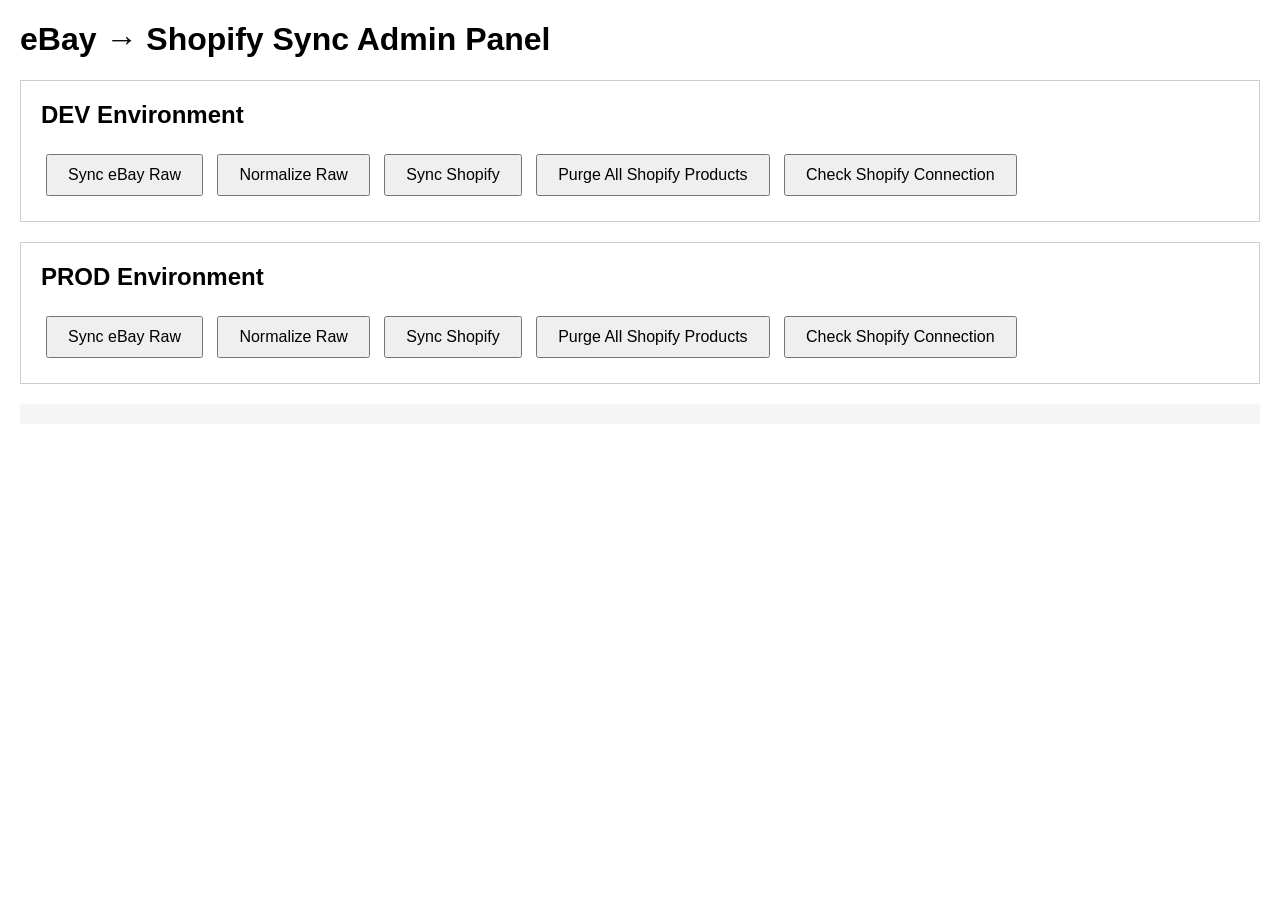
==== static/index.html @ 8f37a01f "Full Canvas GCP Deployment" ====
<!DOCTYPE html>
<html lang="en">
<head>
    <meta charset="UTF-8">
    <meta name="viewport" content="width=device-width, initial-scale=1.0">
    <title>eBay → Shopify Sync Admin</title>
    <style>
        body { font-family: Arial, sans-serif; margin: 20px; }
        .section { border: 1px solid #ccc; padding: 20px; margin: 20px 0; }
        .section h2 { margin-top: 0; }
        button { padding: 10px 20px; margin: 5px; font-size: 16px; }
        #output { margin-top: 20px; white-space: pre-wrap; background: #f5f5f5; padding: 10px; }
    </style>
</head>
<body>
    <h1>eBay → Shopify Sync Admin Panel</h1>

    <div class="section">
        <h2>DEV Environment</h2>
        <button onclick="callAPI('/sync/dev/sync-ebay-raw')">Sync eBay Raw</button>
        <button onclick="callAPI('/sync/dev/normalize-raw')">Normalize Raw</button>
        <button onclick="callAPI('/sync/dev/sync-shopify')">Sync Shopify</button>
        <button onclick="callAPI('/sync/dev/purge-shopify')">Purge All Shopify Products</button>
        <button onclick="callAPI('/sync/dev/shopify-health')">Check Shopify Connection</button>
    </div>

    <div class="section">
        <h2>PROD Environment</h2>
        <button onclick="callAPI('/sync/prod/sync-ebay-raw')">Sync eBay Raw</button>
        <button onclick="callAPI('/sync/prod/normalize-raw')">Normalize Raw</button>
        <button onclick="callAPI('/sync/prod/sync-shopify')">Sync Shopify</button>
        <button onclick="callAPI('/sync/prod/purge-shopify')">Purge All Shopify Products</button>
        <button onclick="callAPI('/sync/prod/shopify-health')">Check Shopify Connection</button>
    </div>

    <div id="output"></div>

    <script>
        async function callAPI(endpoint) {
            const output = document.getElementById('output');
            output.textContent = 'Processing...';
            try {
                const response = await fetch(endpoint, { method: 'POST' });
                const data = await response.json();
                output.textContent = JSON.stringify(data, null, 2);
            } catch (error) {
                output.textContent = 'Error: ' + error.message;
            }
        }

        // All sync actions now operate on the full dataset; no per-request limit.
    </script>
</body>
</html>
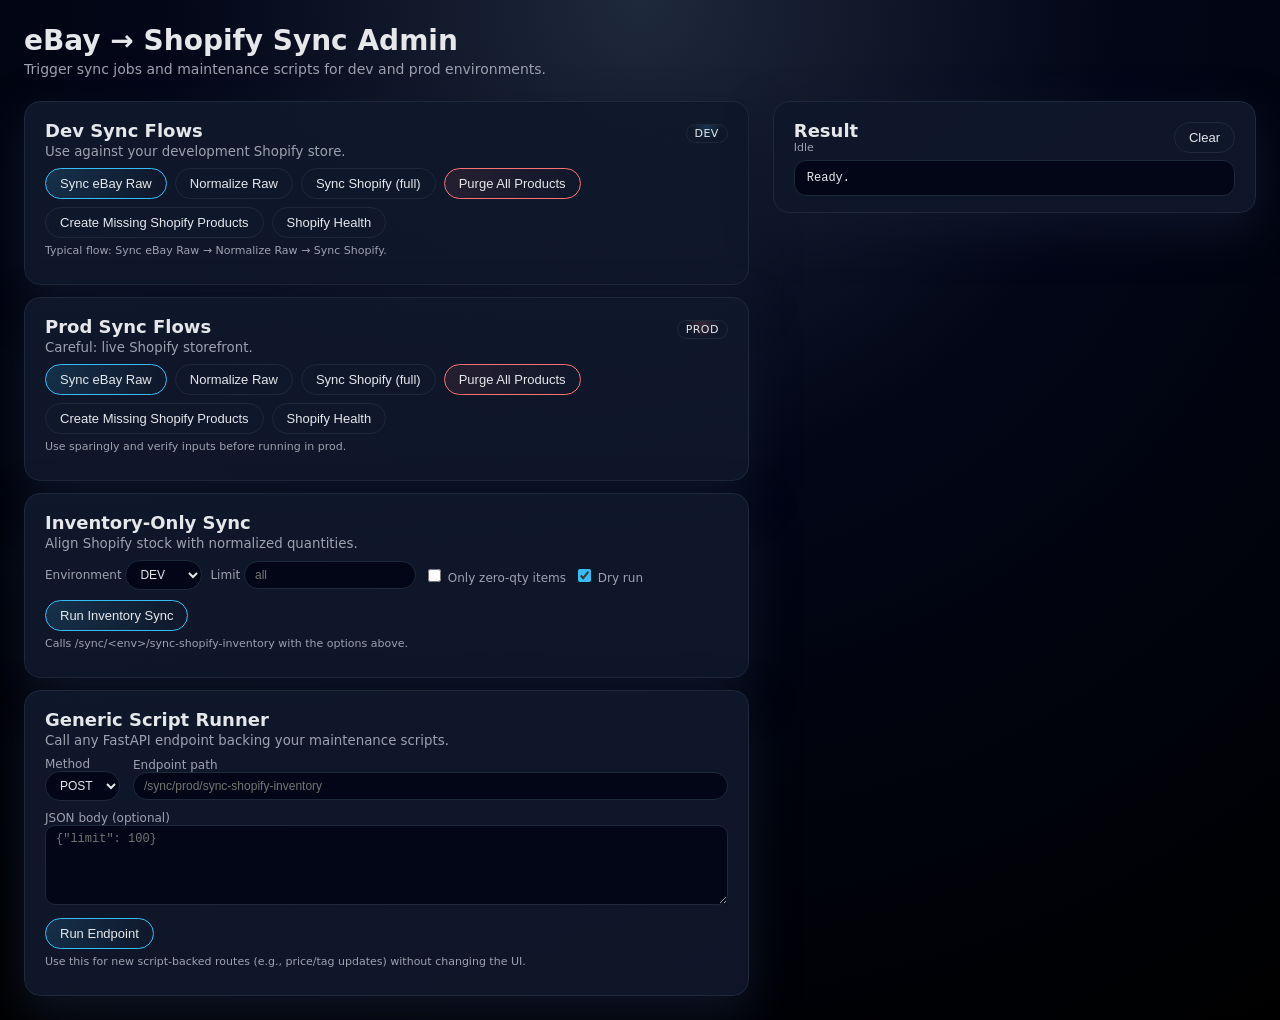
==== commit 0827234b: "Algorithm refinement" ====
--- a/static/index.html
+++ b/static/index.html
@@ -5,50 +5,458 @@
     <meta name="viewport" content="width=device-width, initial-scale=1.0">
     <title>eBay → Shopify Sync Admin</title>
     <style>
-        body { font-family: Arial, sans-serif; margin: 20px; }
-        .section { border: 1px solid #ccc; padding: 20px; margin: 20px 0; }
-        .section h2 { margin-top: 0; }
-        button { padding: 10px 20px; margin: 5px; font-size: 16px; }
-        #output { margin-top: 20px; white-space: pre-wrap; background: #f5f5f5; padding: 10px; }
+        :root {
+            --bg: #0f172a;
+            --bg-alt: #020617;
+            --card-bg: #020617;
+            --border: #1e293b;
+            --accent: #38bdf8;
+            --accent-soft: rgba(56, 189, 248, 0.1);
+            --text: #e5e7eb;
+            --muted: #9ca3af;
+            --danger: #f97373;
+            --danger-soft: rgba(248, 113, 113, 0.1);
+            --success: #4ade80;
+        }
+
+        * { box-sizing: border-box; }
+        body {
+            font-family: system-ui, -apple-system, BlinkMacSystemFont, "Segoe UI", sans-serif;
+            margin: 0;
+            padding: 24px;
+            background: radial-gradient(circle at top, #1e293b 0, #020617 40%, #000 100%);
+            color: var(--text);
+        }
+
+        h1 { margin: 0 0 4px; font-size: 28px; }
+        .subheading { margin: 0 0 24px; color: var(--muted); font-size: 14px; }
+
+        .layout {
+            display: grid;
+            grid-template-columns: minmax(0, 3fr) minmax(0, 2fr);
+            gap: 24px;
+            align-items: flex-start;
+        }
+
+        .section {
+            background: linear-gradient(145deg, rgba(15,23,42,0.98), rgba(15,23,42,0.92));
+            border: 1px solid var(--border);
+            border-radius: 16px;
+            padding: 18px 20px 16px;
+            box-shadow: 0 18px 45px rgba(15,23,42,0.9);
+        }
+
+        .section + .section { margin-top: 12px; }
+
+        .section-header {
+            display: flex;
+            align-items: baseline;
+            justify-content: space-between;
+            margin-bottom: 8px;
+        }
+
+        .section h2 { margin: 0; font-size: 18px; }
+        .section small { color: var(--muted); }
+
+        .env-badge {
+            padding: 2px 8px;
+            border-radius: 999px;
+            font-size: 11px;
+            letter-spacing: 0.04em;
+            text-transform: uppercase;
+            border: 1px solid var(--border);
+            background: radial-gradient(circle at top, rgba(56,189,248,0.18), transparent 60%);
+        }
+
+        .env-badge.prod {
+            background: radial-gradient(circle at top, rgba(248,113,113,0.18), transparent 60%);
+        }
+
+        .button-row {
+            display: flex;
+            flex-wrap: wrap;
+            gap: 8px;
+            margin-top: 8px;
+        }
+
+        button {
+            padding: 7px 14px;
+            border-radius: 999px;
+            border: 1px solid var(--border);
+            background: radial-gradient(circle at top left, rgba(15,23,42,1), rgba(15,23,42,0.96));
+            color: var(--text);
+            font-size: 13px;
+            cursor: pointer;
+            display: inline-flex;
+            align-items: center;
+            gap: 6px;
+            transition: border-color 0.15s ease, background 0.15s ease, transform 0.08s ease;
+        }
+
+        button span.label { white-space: nowrap; }
+
+        button.primary {
+            border-color: var(--accent);
+            background: radial-gradient(circle at top left, rgba(56,189,248,0.16), rgba(15,23,42,0.96));
+        }
+
+        button.danger {
+            border-color: var(--danger);
+            background: radial-gradient(circle at top left, var(--danger-soft), rgba(15,23,42,0.96));
+        }
+
+        button:disabled {
+            opacity: 0.5;
+            cursor: default;
+        }
+
+        button:not(:disabled):hover {
+            border-color: var(--accent);
+            transform: translateY(-1px);
+        }
+
+        button.danger:not(:disabled):hover {
+            border-color: var(--danger);
+        }
+
+        .hint { color: var(--muted); font-size: 11px; margin-top: 6px; }
+
+        .field-row {
+            display: flex;
+            flex-wrap: wrap;
+            gap: 8px;
+            margin-top: 8px;
+            align-items: center;
+        }
+
+        label { font-size: 12px; color: var(--muted); }
+
+        input[type="number"], input[type="text"], textarea, select {
+            background: #020617;
+            color: var(--text);
+            border-radius: 999px;
+            border: 1px solid var(--border);
+            padding: 6px 10px;
+            font-size: 12px;
+            min-width: 60px;
+        }
+
+        textarea {
+            border-radius: 10px;
+            width: 100%;
+            min-height: 80px;
+            font-family: monospace;
+            resize: vertical;
+        }
+
+        input[type="checkbox"] {
+            accent-color: var(--accent);
+        }
+
+        #output-card {
+            position: sticky;
+            top: 16px;
+        }
+
+        #output-header {
+            display: flex;
+            justify-content: space-between;
+            align-items: center;
+            margin-bottom: 6px;
+        }
+
+        #output-meta {
+            font-size: 11px;
+            color: var(--muted);
+        }
+
+        #output {
+            font-family: ui-monospace, SFMono-Regular, Menlo, Monaco, Consolas, "Liberation Mono", "Courier New", monospace;
+            font-size: 12px;
+            white-space: pre-wrap;
+            background: #020617;
+            padding: 10px 12px;
+            border-radius: 12px;
+            border: 1px solid var(--border);
+            max-height: 480px;
+            overflow: auto;
+        }
+
+        .status-pill {
+            padding: 2px 8px;
+            border-radius: 999px;
+            font-size: 11px;
+            border: 1px solid var(--border);
+        }
+
+        .status-pill.ok { border-color: var(--success); color: var(--success); }
+        .status-pill.error { border-color: var(--danger); color: var(--danger); }
+
+        @media (max-width: 900px) {
+            .layout { grid-template-columns: minmax(0, 1fr); }
+            #output-card { position: static; }
+        }
     </style>
 </head>
 <body>
-    <h1>eBay → Shopify Sync Admin Panel</h1>
-
-    <div class="section">
-        <h2>DEV Environment</h2>
-        <button onclick="callAPI('/sync/dev/sync-ebay-raw')">Sync eBay Raw</button>
-        <button onclick="callAPI('/sync/dev/normalize-raw')">Normalize Raw</button>
-        <button onclick="callAPI('/sync/dev/sync-shopify')">Sync Shopify</button>
-        <button onclick="callAPI('/sync/dev/purge-shopify')">Purge All Shopify Products</button>
-        <button onclick="callAPI('/sync/dev/shopify-health')">Check Shopify Connection</button>
+    <h1>eBay → Shopify Sync Admin</h1>
+    <p class="subheading">Trigger sync jobs and maintenance scripts for dev and prod environments.</p>
+
+    <div class="layout">
+        <div>
+            <div class="section">
+                <div class="section-header">
+                    <div>
+                        <h2>Dev Sync Flows</h2>
+                        <small>Use against your development Shopify store.</small>
+                    </div>
+                    <span class="env-badge">DEV</span>
+                </div>
+                <div class="button-row">
+                    <button class="primary" onclick="callApi('/sync/dev/sync-ebay-raw')">
+                        <span class="label">Sync eBay Raw</span>
+                    </button>
+                    <button onclick="callApi('/sync/dev/normalize-raw')">
+                        <span class="label">Normalize Raw</span>
+                    </button>
+                    <button onclick="callApi('/sync/dev/sync-shopify')">
+                        <span class="label">Sync Shopify (full)</span>
+                    </button>
+                    <button class="danger" onclick="confirmAndCall('/sync/dev/purge-shopify', 'Purge ALL Shopify products in DEV?')">
+                        <span class="label">Purge All Products</span>
+                    </button>
+                    <button onclick="callApi('/sync/dev/sync-shopify-new')">
+                        <span class="label">Create Missing Shopify Products</span>
+                    </button>
+                    <button onclick="callApi('/sync/dev/shopify-health')">
+                        <span class="label">Shopify Health</span>
+                    </button>
+                </div>
+                <p class="hint">Typical flow: Sync eBay Raw → Normalize Raw → Sync Shopify.</p>
+            </div>
+
+            <div class="section">
+                <div class="section-header">
+                    <div>
+                        <h2>Prod Sync Flows</h2>
+                        <small>Careful: live Shopify storefront.</small>
+                    </div>
+                    <span class="env-badge prod">PROD</span>
+                </div>
+                <div class="button-row">
+                    <button class="primary" onclick="callApi('/sync/prod/sync-ebay-raw')">
+                        <span class="label">Sync eBay Raw</span>
+                    </button>
+                    <button onclick="callApi('/sync/prod/normalize-raw')">
+                        <span class="label">Normalize Raw</span>
+                    </button>
+                    <button onclick="callApi('/sync/prod/sync-shopify')">
+                        <span class="label">Sync Shopify (full)</span>
+                    </button>
+                    <button class="danger" onclick="confirmAndCall('/sync/prod/purge-shopify', 'Purge ALL Shopify products in PROD?')">
+                        <span class="label">Purge All Products</span>
+                    </button>
+                    <button onclick="callApi('/sync/prod/sync-shopify-new')">
+                        <span class="label">Create Missing Shopify Products</span>
+                    </button>
+                    <button onclick="callApi('/sync/prod/shopify-health')">
+                        <span class="label">Shopify Health</span>
+                    </button>
+                </div>
+                <p class="hint">Use sparingly and verify inputs before running in prod.</p>
+            </div>
+
+            <div class="section">
+                <div class="section-header">
+                    <div>
+                        <h2>Inventory-Only Sync</h2>
+                        <small>Align Shopify stock with normalized quantities.</small>
+                    </div>
+                </div>
+
+                <div class="field-row">
+                    <label>
+                        Environment
+                        <select id="inv-env">
+                            <option value="dev">DEV</option>
+                            <option value="prod">PROD</option>
+                        </select>
+                    </label>
+                    <label>
+                        Limit
+                        <input id="inv-limit" type="number" min="1" placeholder="all" />
+                    </label>
+                    <label>
+                        <input id="inv-only-zero" type="checkbox" /> Only zero-qty items
+                    </label>
+                    <label>
+                        <input id="inv-dry-run" type="checkbox" checked /> Dry run
+                    </label>
+                </div>
+                <div class="button-row" style="margin-top: 10px;">
+                    <button class="primary" onclick="runInventorySync()">
+                        <span class="label">Run Inventory Sync</span>
+                    </button>
+                </div>
+                <p class="hint">Calls /sync/&lt;env&gt;/sync-shopify-inventory with the options above.</p>
+            </div>
+
+            <div class="section">
+                <div class="section-header">
+                    <div>
+                        <h2>Generic Script Runner</h2>
+                        <small>Call any FastAPI endpoint backing your maintenance scripts.</small>
+                    </div>
+                </div>
+                <div class="field-row">
+                    <label style="flex: 0 0 80px;">
+                        Method
+                        <select id="gen-method">
+                            <option value="POST">POST</option>
+                            <option value="GET">GET</option>
+                        </select>
+                    </label>
+                    <label style="flex: 1 1 auto;">
+                        Endpoint path
+                        <input id="gen-endpoint" type="text" placeholder="/sync/prod/sync-shopify-inventory" style="width: 100%;" />
+                    </label>
+                </div>
+                <label style="display:block; margin-top: 10px;">
+                    JSON body (optional)
+                    <textarea id="gen-body" placeholder='{"limit": 100}'></textarea>
+                </label>
+                <div class="button-row" style="margin-top: 10px;">
+                    <button class="primary" onclick="runGeneric()">
+                        <span class="label">Run Endpoint</span>
+                    </button>
+                </div>
+                <p class="hint">Use this for new script-backed routes (e.g., price/tag updates) without changing the UI.</p>
+            </div>
+        </div>
+
+        <div id="output-card" class="section">
+            <div id="output-header">
+                <div>
+                    <h2>Result</h2>
+                    <div id="output-meta">Idle</div>
+                </div>
+                <button onclick="clearOutput()">
+                    <span class="label">Clear</span>
+                </button>
+            </div>
+            <div id="output">Ready.</div>
+        </div>
     </div>
 
-    <div class="section">
-        <h2>PROD Environment</h2>
-        <button onclick="callAPI('/sync/prod/sync-ebay-raw')">Sync eBay Raw</button>
-        <button onclick="callAPI('/sync/prod/normalize-raw')">Normalize Raw</button>
-        <button onclick="callAPI('/sync/prod/sync-shopify')">Sync Shopify</button>
-        <button onclick="callAPI('/sync/prod/purge-shopify')">Purge All Shopify Products</button>
-        <button onclick="callAPI('/sync/prod/shopify-health')">Check Shopify Connection</button>
-    </div>
-
-    <div id="output"></div>
-
     <script>
-        async function callAPI(endpoint) {
-            const output = document.getElementById('output');
-            output.textContent = 'Processing...';
+        let currentAbort = null;
+
+        function setStatus(text, ok = null) {
+            const meta = document.getElementById('output-meta');
+            if (ok === true) {
+                meta.innerHTML = `<span class="status-pill ok">OK</span> ${text}`;
+            } else if (ok === false) {
+                meta.innerHTML = `<span class="status-pill error">Error</span> ${text}`;
+            } else {
+                meta.textContent = text;
+            }
+        }
+
+        function clearOutput() {
+            const out = document.getElementById('output');
+            out.textContent = 'Ready.';
+            setStatus('Idle');
+        }
+
+        async function callApi(endpoint, options = {}) {
+            const out = document.getElementById('output');
+            if (currentAbort) {
+                currentAbort.abort();
+            }
+            const controller = new AbortController();
+            currentAbort = controller;
+
+            const { method = 'POST', body = null } = options;
+            setStatus(`${method} ${endpoint} …`);
+            out.textContent = 'Processing…';
+
             try {
-                const response = await fetch(endpoint, { method: 'POST' });
-                const data = await response.json();
-                output.textContent = JSON.stringify(data, null, 2);
+                const fetchOptions = {
+                    method,
+                    signal: controller.signal,
+                    headers: {},
+                };
+                if (body != null) {
+                    fetchOptions.headers['Content-Type'] = 'application/json';
+                    fetchOptions.body = JSON.stringify(body);
+                }
+                const response = await fetch(endpoint, fetchOptions);
+                const text = await response.text();
+                let data;
+                try {
+                    data = JSON.parse(text);
+                } catch {
+                    data = text;
+                }
+                out.textContent = typeof data === 'string' ? data : JSON.stringify(data, null, 2);
+                setStatus(`${method} ${endpoint} → ${response.status}`, response.ok);
             } catch (error) {
-                output.textContent = 'Error: ' + error.message;
-            }
-        }
-
-        // All sync actions now operate on the full dataset; no per-request limit.
+                if (error.name === 'AbortError') {
+                    setStatus('Request aborted', false);
+                    out.textContent = 'Request aborted.';
+                } else {
+                    setStatus('Request failed', false);
+                    out.textContent = 'Error: ' + error.message;
+                }
+            } finally {
+                currentAbort = null;
+            }
+        }
+
+        function confirmAndCall(endpoint, message) {
+            if (confirm(message)) {
+                callApi(endpoint);
+            }
+        }
+
+        function runInventorySync() {
+            const env = document.getElementById('inv-env').value;
+            const limitVal = document.getElementById('inv-limit').value;
+            const onlyZero = document.getElementById('inv-only-zero').checked;
+            const dryRun = document.getElementById('inv-dry-run').checked;
+
+            const params = new URLSearchParams();
+            if (limitVal) params.set('limit', limitVal);
+            if (onlyZero) params.set('only_zero', 'true');
+            if (dryRun) params.set('dry_run', 'true');
+
+            const qs = params.toString();
+            const endpoint = `/sync/${env}/sync-shopify-inventory` + (qs ? `?${qs}` : '');
+            callApi(endpoint);
+        }
+
+        function runGeneric() {
+            const method = document.getElementById('gen-method').value || 'POST';
+            const endpoint = document.getElementById('gen-endpoint').value.trim();
+            const bodyRaw = document.getElementById('gen-body').value.trim();
+
+            if (!endpoint) {
+                alert('Please enter an endpoint path.');
+                return;
+            }
+
+            let body = null;
+            if (bodyRaw) {
+                try {
+                    body = JSON.parse(bodyRaw);
+                } catch (e) {
+                    alert('Invalid JSON body: ' + e.message);
+                    return;
+                }
+            }
+
+            callApi(endpoint, { method, body });
+        }
     </script>
 </body>
 </html>
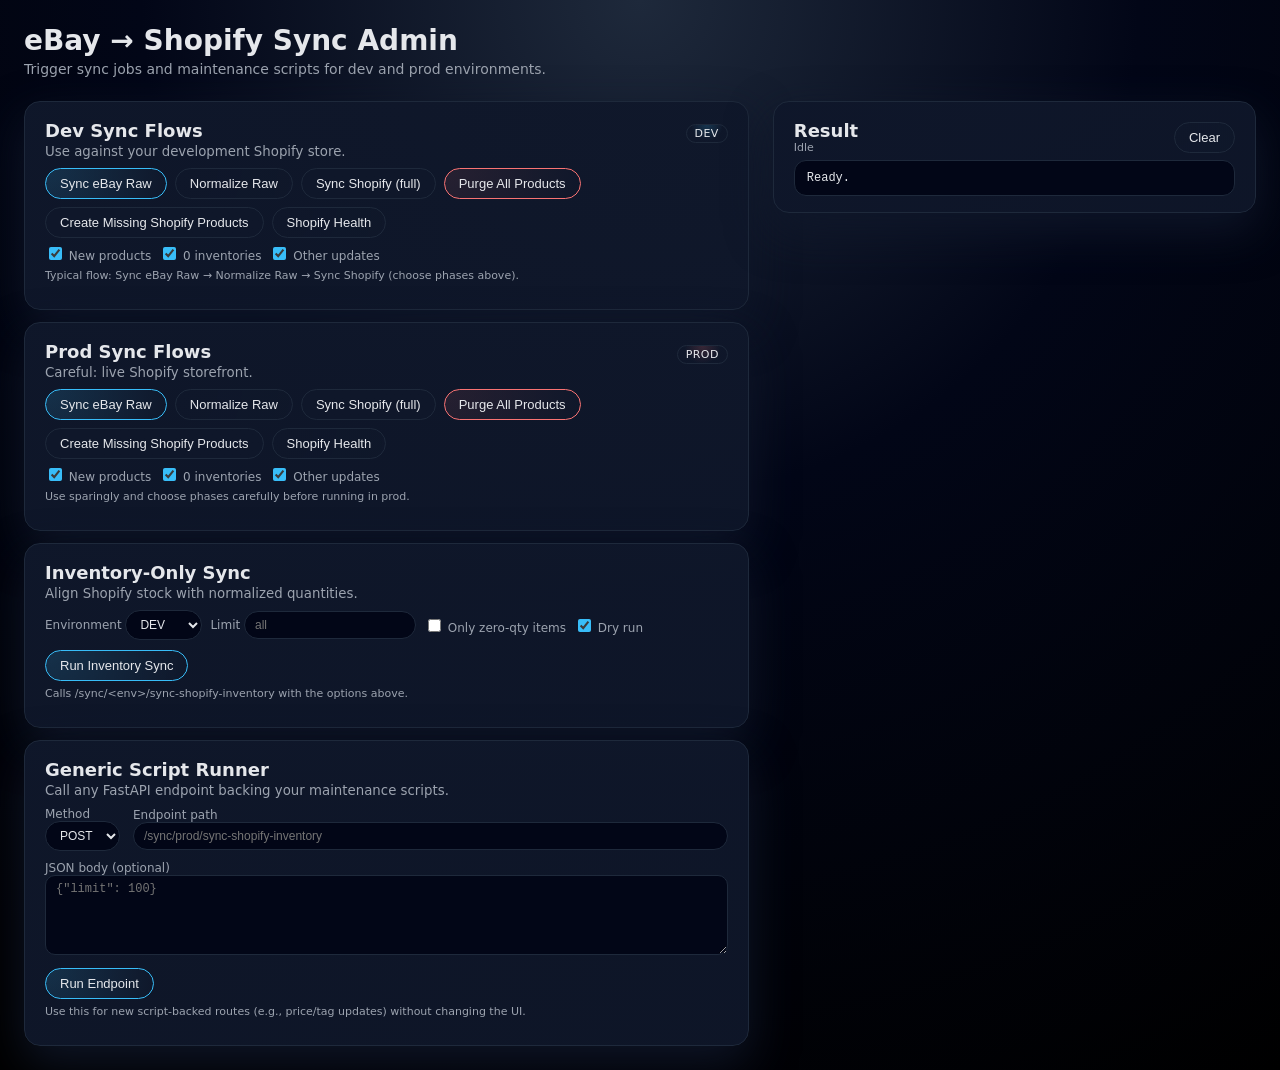
==== commit 53448b7b: "Ebay relogin token expiration logoc" ====
--- a/static/index.html
+++ b/static/index.html
@@ -219,7 +219,7 @@
                     <button onclick="callApi('/sync/dev/normalize-raw')">
                         <span class="label">Normalize Raw</span>
                     </button>
-                    <button onclick="callApi('/sync/dev/sync-shopify')">
+                    <button onclick="runFullShopify('dev')">
                         <span class="label">Sync Shopify (full)</span>
                     </button>
                     <button class="danger" onclick="confirmAndCall('/sync/dev/purge-shopify', 'Purge ALL Shopify products in DEV?')">
@@ -232,7 +232,12 @@
                         <span class="label">Shopify Health</span>
                     </button>
                 </div>
-                <p class="hint">Typical flow: Sync eBay Raw → Normalize Raw → Sync Shopify.</p>
+                <div class="field-row" style="margin-top: 6px; font-size: 11px; color: var(--muted);">
+                    <label><input id="dev-full-new" type="checkbox" checked /> New products</label>
+                    <label><input id="dev-full-zero" type="checkbox" checked /> 0 inventories</label>
+                    <label><input id="dev-full-other" type="checkbox" checked /> Other updates</label>
+                </div>
+                <p class="hint">Typical flow: Sync eBay Raw → Normalize Raw → Sync Shopify (choose phases above).</p>
             </div>
 
             <div class="section">
@@ -250,7 +255,7 @@
                     <button onclick="callApi('/sync/prod/normalize-raw')">
                         <span class="label">Normalize Raw</span>
                     </button>
-                    <button onclick="callApi('/sync/prod/sync-shopify')">
+                    <button onclick="runFullShopify('prod')">
                         <span class="label">Sync Shopify (full)</span>
                     </button>
                     <button class="danger" onclick="confirmAndCall('/sync/prod/purge-shopify', 'Purge ALL Shopify products in PROD?')">
@@ -263,7 +268,12 @@
                         <span class="label">Shopify Health</span>
                     </button>
                 </div>
-                <p class="hint">Use sparingly and verify inputs before running in prod.</p>
+                <div class="field-row" style="margin-top: 6px; font-size: 11px; color: var(--muted);">
+                    <label><input id="prod-full-new" type="checkbox" checked /> New products</label>
+                    <label><input id="prod-full-zero" type="checkbox" checked /> 0 inventories</label>
+                    <label><input id="prod-full-other" type="checkbox" checked /> Other updates</label>
+                </div>
+                <p class="hint">Use sparingly and choose phases carefully before running in prod.</p>
             </div>
 
             <div class="section">
@@ -398,7 +408,23 @@
                 } catch {
                     data = text;
                 }
-                out.textContent = typeof data === 'string' ? data : JSON.stringify(data, null, 2);
+
+                // Prefer a nicer summary for typical sync responses
+                if (data && typeof data === 'object' && 'message' in data) {
+                    const lines = [];
+                    lines.push(String(data.message));
+                    if (typeof data.elapsed_seconds === 'number') {
+                        lines.push(`Elapsed: ${data.elapsed_seconds.toFixed(2)}s`);
+                    }
+                    if ('result' in data) {
+                        lines.push('Result:');
+                        lines.push(JSON.stringify(data.result, null, 2));
+                    }
+                    out.textContent = lines.join('\n');
+                } else {
+                    out.textContent = typeof data === 'string' ? data : JSON.stringify(data, null, 2);
+                }
+
                 setStatus(`${method} ${endpoint} → ${response.status}`, response.ok);
             } catch (error) {
                 if (error.name === 'AbortError') {
@@ -410,6 +436,11 @@
                 }
             } finally {
                 currentAbort = null;
+                // Safety: if we somehow never overwrote the placeholder text,
+                // ensure the UI doesn't remain stuck on "Processing…".
+                if (out.textContent === 'Processing…') {
+                    out.textContent = 'Done.';
+                }
             }
         }
 
@@ -457,6 +488,21 @@
 
             callApi(endpoint, { method, body });
         }
+
+        function runFullShopify(env) {
+            const prefix = env === 'prod' ? 'prod' : 'dev';
+            const newEl = document.getElementById(prefix + '-full-new');
+            const zeroEl = document.getElementById(prefix + '-full-zero');
+            const otherEl = document.getElementById(prefix + '-full-other');
+
+            const body = {
+                new_products: newEl ? newEl.checked : true,
+                zero_inventory: zeroEl ? zeroEl.checked : true,
+                other_updates: otherEl ? otherEl.checked : true,
+            };
+
+            callApi(`/sync/${env}/sync-shopify`, { method: 'POST', body });
+        }
     </script>
 </body>
 </html>
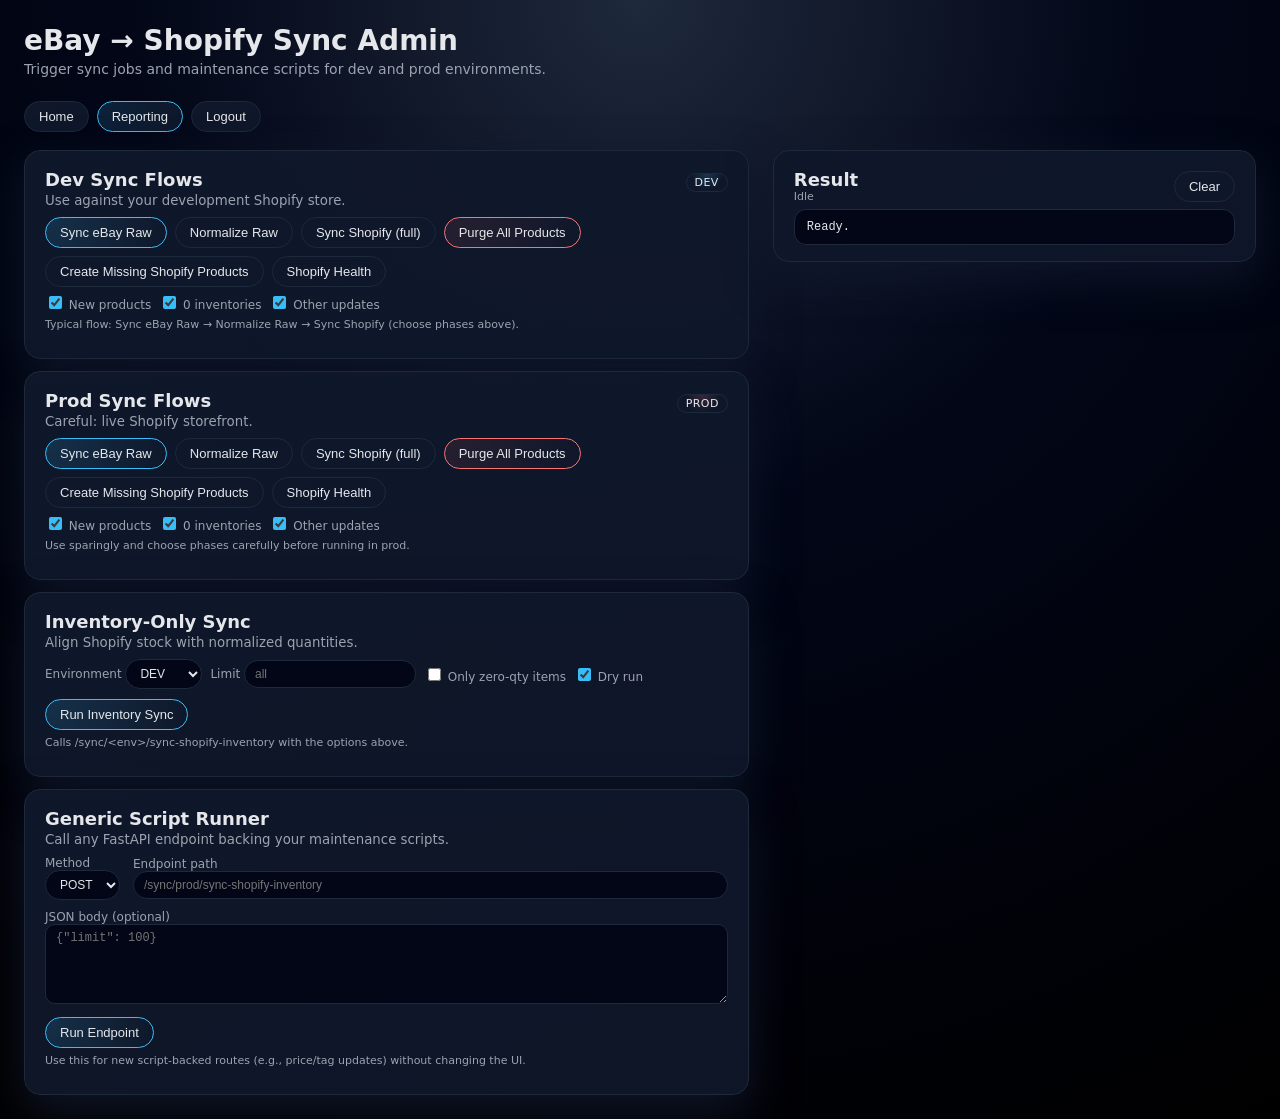
==== commit 80b57b01: "Add of Reporting and Automated GCP r Added Reporting Optimized for mobile phone Create GCP deploymen" ====
--- a/static/index.html
+++ b/static/index.html
@@ -182,6 +182,54 @@
             overflow: auto;
         }
 
+        .table-wrap {
+            margin-top: 12px;
+            border: 1px solid var(--border);
+            border-radius: 12px;
+            overflow: auto;
+            background: #020617;
+        }
+
+        table {
+            width: 100%;
+            border-collapse: collapse;
+            font-size: 12px;
+        }
+
+        th, td {
+            padding: 8px 10px;
+            border-bottom: 1px solid var(--border);
+            vertical-align: top;
+        }
+
+        th {
+            position: sticky;
+            top: 0;
+            background: #020617;
+            color: var(--muted);
+            text-align: left;
+            font-weight: 600;
+            z-index: 1;
+        }
+
+        tr:hover td {
+            background: rgba(56, 189, 248, 0.06);
+        }
+
+        .pill {
+            display: inline-flex;
+            align-items: center;
+            padding: 2px 8px;
+            border-radius: 999px;
+            border: 1px solid var(--border);
+            font-size: 11px;
+            color: var(--muted);
+            background: rgba(15, 23, 42, 0.6);
+            white-space: nowrap;
+        }
+
+        .nowrap { white-space: nowrap; }
+
         .status-pill {
             padding: 2px 8px;
             border-radius: 999px;
@@ -201,6 +249,12 @@
 <body>
     <h1>eBay → Shopify Sync Admin</h1>
     <p class="subheading">Trigger sync jobs and maintenance scripts for dev and prod environments.</p>
+
+    <div class="button-row" style="margin: 0 0 18px;">
+        <a href="/" style="text-decoration:none;"><button><span class="label">Home</span></button></a>
+        <a href="/reporting" style="text-decoration:none;"><button class="primary"><span class="label">Reporting</span></button></a>
+        <button onclick="logout()"><span class="label">Logout</span></button>
+    </div>
 
     <div class="layout">
         <div>
@@ -444,6 +498,11 @@
             }
         }
 
+        async function logout() {
+            await fetch('/auth/passkey/logout', { method: 'POST' }).catch(() => null);
+            window.location.href = '/login?next=/admin';
+        }
+
         function confirmAndCall(endpoint, message) {
             if (confirm(message)) {
                 callApi(endpoint);
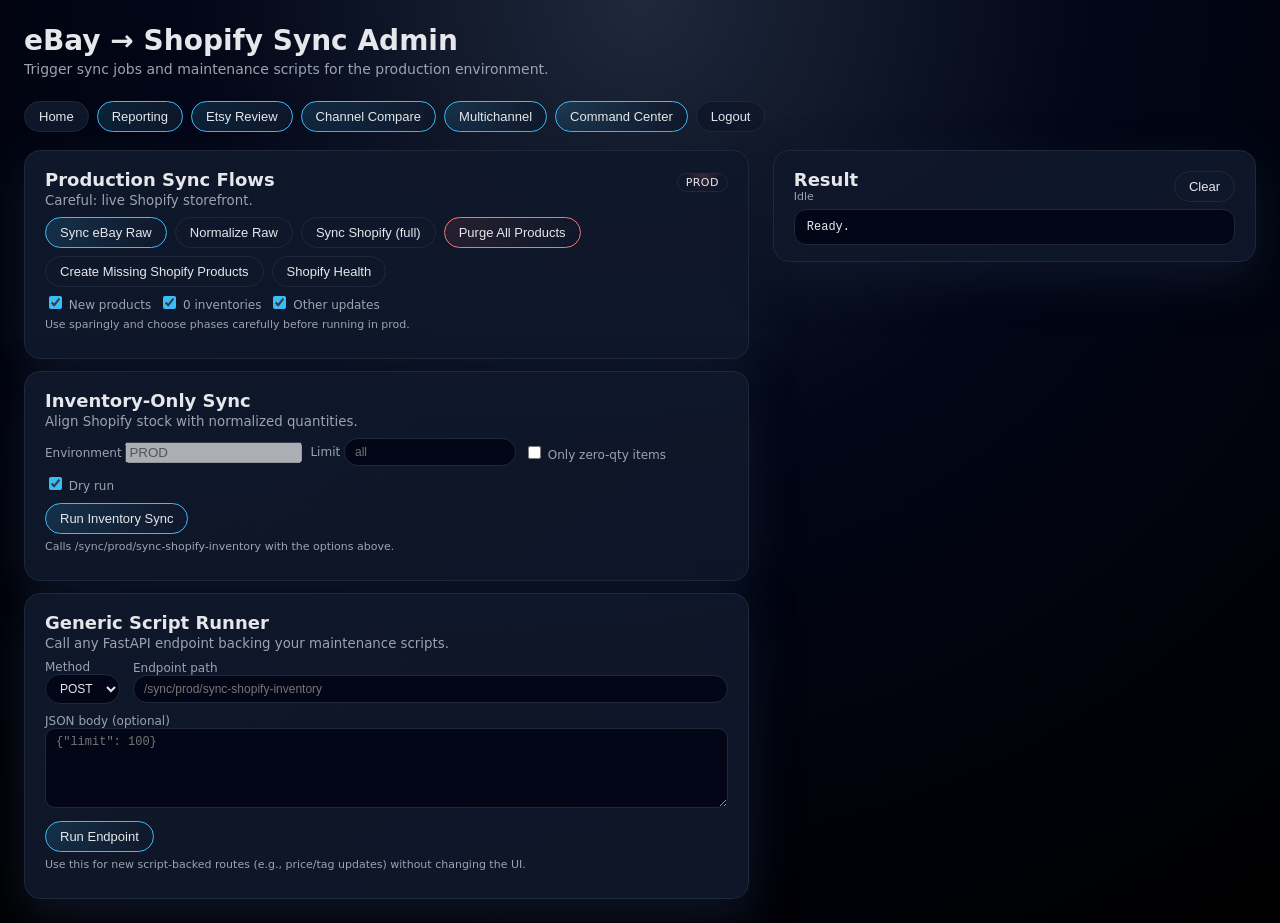
==== commit 76ea3d11: "Consolidation and Sale Pipeline action set Implemented sale event listing from Ebay and Etsy." ====
--- a/static/index.html
+++ b/static/index.html
@@ -248,11 +248,15 @@
 </head>
 <body>
     <h1>eBay → Shopify Sync Admin</h1>
-    <p class="subheading">Trigger sync jobs and maintenance scripts for dev and prod environments.</p>
+    <p class="subheading">Trigger sync jobs and maintenance scripts for the production environment.</p>
 
     <div class="button-row" style="margin: 0 0 18px;">
         <a href="/" style="text-decoration:none;"><button><span class="label">Home</span></button></a>
         <a href="/reporting" style="text-decoration:none;"><button class="primary"><span class="label">Reporting</span></button></a>
+        <a href="/etsy-review" style="text-decoration:none;"><button class="primary"><span class="label">Etsy Review</span></button></a>
+        <a href="/channel-compare" style="text-decoration:none;"><button class="primary"><span class="label">Channel Compare</span></button></a>
+        <a href="/multichannel-dashboard" style="text-decoration:none;"><button class="primary"><span class="label">Multichannel</span></button></a>
+        <a href="/inventory-command-center" style="text-decoration:none;"><button class="primary"><span class="label">Command Center</span></button></a>
         <button onclick="logout()"><span class="label">Logout</span></button>
     </div>
 
@@ -261,43 +265,7 @@
             <div class="section">
                 <div class="section-header">
                     <div>
-                        <h2>Dev Sync Flows</h2>
-                        <small>Use against your development Shopify store.</small>
-                    </div>
-                    <span class="env-badge">DEV</span>
-                </div>
-                <div class="button-row">
-                    <button class="primary" onclick="callApi('/sync/dev/sync-ebay-raw')">
-                        <span class="label">Sync eBay Raw</span>
-                    </button>
-                    <button onclick="callApi('/sync/dev/normalize-raw')">
-                        <span class="label">Normalize Raw</span>
-                    </button>
-                    <button onclick="runFullShopify('dev')">
-                        <span class="label">Sync Shopify (full)</span>
-                    </button>
-                    <button class="danger" onclick="confirmAndCall('/sync/dev/purge-shopify', 'Purge ALL Shopify products in DEV?')">
-                        <span class="label">Purge All Products</span>
-                    </button>
-                    <button onclick="callApi('/sync/dev/sync-shopify-new')">
-                        <span class="label">Create Missing Shopify Products</span>
-                    </button>
-                    <button onclick="callApi('/sync/dev/shopify-health')">
-                        <span class="label">Shopify Health</span>
-                    </button>
-                </div>
-                <div class="field-row" style="margin-top: 6px; font-size: 11px; color: var(--muted);">
-                    <label><input id="dev-full-new" type="checkbox" checked /> New products</label>
-                    <label><input id="dev-full-zero" type="checkbox" checked /> 0 inventories</label>
-                    <label><input id="dev-full-other" type="checkbox" checked /> Other updates</label>
-                </div>
-                <p class="hint">Typical flow: Sync eBay Raw → Normalize Raw → Sync Shopify (choose phases above).</p>
-            </div>
-
-            <div class="section">
-                <div class="section-header">
-                    <div>
-                        <h2>Prod Sync Flows</h2>
+                        <h2>Production Sync Flows</h2>
                         <small>Careful: live Shopify storefront.</small>
                     </div>
                     <span class="env-badge prod">PROD</span>
@@ -341,10 +309,7 @@
                 <div class="field-row">
                     <label>
                         Environment
-                        <select id="inv-env">
-                            <option value="dev">DEV</option>
-                            <option value="prod">PROD</option>
-                        </select>
+                        <input value="PROD" disabled />
                     </label>
                     <label>
                         Limit
@@ -362,7 +327,7 @@
                         <span class="label">Run Inventory Sync</span>
                     </button>
                 </div>
-                <p class="hint">Calls /sync/&lt;env&gt;/sync-shopify-inventory with the options above.</p>
+                <p class="hint">Calls /sync/prod/sync-shopify-inventory with the options above.</p>
             </div>
 
             <div class="section">
@@ -414,6 +379,90 @@
 
     <script>
         let currentAbort = null;
+        let currentPoll = null;
+
+        const LONG_RUNNING_SYNC_PATHS = new Set([
+            '/sync/prod/sync-ebay-raw',
+            '/sync/prod/normalize-raw',
+            '/sync/prod/sync-shopify',
+            '/sync/prod/run-all',
+            '/sync/prod/sync-shopify-new',
+            '/sync/prod/sync-shopify-inventory',
+            '/sync/prod/purge-shopify',
+        ]);
+
+        function withBackgroundQuery(endpoint) {
+            const [path, query = ''] = endpoint.split('?');
+            if (!LONG_RUNNING_SYNC_PATHS.has(path)) {
+                return endpoint;
+            }
+            const params = new URLSearchParams(query);
+            if (!params.has('background')) {
+                params.set('background', 'true');
+            }
+            const qs = params.toString();
+            return qs ? `${path}?${qs}` : path;
+        }
+
+        function renderResponseData(data) {
+            const out = document.getElementById('output');
+            if (data && typeof data === 'object' && 'message' in data) {
+                const lines = [];
+                lines.push(String(data.message));
+                if (typeof data.elapsed_seconds === 'number') {
+                    lines.push(`Elapsed: ${data.elapsed_seconds.toFixed(2)}s`);
+                }
+                if ('result' in data) {
+                    lines.push('Result:');
+                    lines.push(JSON.stringify(data.result, null, 2));
+                }
+                if ('deleted' in data) {
+                    lines.push(`Deleted: ${JSON.stringify(data.deleted, null, 2)}`);
+                }
+                out.textContent = lines.join('\n');
+                return;
+            }
+            out.textContent = typeof data === 'string' ? data : JSON.stringify(data, null, 2);
+        }
+
+        async function pollJob(jobStatusUrl, label, signal) {
+            const out = document.getElementById('output');
+            while (true) {
+                if (signal.aborted) {
+                    throw new DOMException('Aborted', 'AbortError');
+                }
+
+                const response = await fetch(jobStatusUrl, { signal });
+                const data = await response.json();
+                if (!response.ok) {
+                    throw new Error(data?.detail || 'Failed to fetch job status');
+                }
+
+                if (data.status === 'running') {
+                    setStatus(`${label} running…`);
+                    out.textContent = `Job ${data.id} is still running...`;
+                    await new Promise((resolve, reject) => {
+                        const timer = setTimeout(resolve, 1500);
+                        const onAbort = () => {
+                            clearTimeout(timer);
+                            reject(new DOMException('Aborted', 'AbortError'));
+                        };
+                        signal.addEventListener('abort', onAbort, { once: true });
+                    });
+                    continue;
+                }
+
+                if (data.status === 'failed') {
+                    setStatus(`${label} failed`, false);
+                    out.textContent = `Job failed: ${data.error || 'Unknown error'}`;
+                    return;
+                }
+
+                setStatus(`${label} completed`, true);
+                renderResponseData(data.result ?? data);
+                return;
+            }
+        }
 
         function setStatus(text, ok = null) {
             const meta = document.getElementById('output-meta');
@@ -437,11 +486,16 @@
             if (currentAbort) {
                 currentAbort.abort();
             }
+            if (currentPoll) {
+                currentPoll.abort();
+            }
             const controller = new AbortController();
             currentAbort = controller;
+            currentPoll = controller;
 
             const { method = 'POST', body = null } = options;
-            setStatus(`${method} ${endpoint} …`);
+            const finalEndpoint = method.toUpperCase() === 'POST' ? withBackgroundQuery(endpoint) : endpoint;
+            setStatus(`${method} ${finalEndpoint} …`);
             out.textContent = 'Processing…';
 
             try {
@@ -454,7 +508,7 @@
                     fetchOptions.headers['Content-Type'] = 'application/json';
                     fetchOptions.body = JSON.stringify(body);
                 }
-                const response = await fetch(endpoint, fetchOptions);
+                const response = await fetch(finalEndpoint, fetchOptions);
                 const text = await response.text();
                 let data;
                 try {
@@ -463,23 +517,16 @@
                     data = text;
                 }
 
-                // Prefer a nicer summary for typical sync responses
-                if (data && typeof data === 'object' && 'message' in data) {
-                    const lines = [];
-                    lines.push(String(data.message));
-                    if (typeof data.elapsed_seconds === 'number') {
-                        lines.push(`Elapsed: ${data.elapsed_seconds.toFixed(2)}s`);
-                    }
-                    if ('result' in data) {
-                        lines.push('Result:');
-                        lines.push(JSON.stringify(data.result, null, 2));
-                    }
-                    out.textContent = lines.join('\n');
-                } else {
-                    out.textContent = typeof data === 'string' ? data : JSON.stringify(data, null, 2);
-                }
-
-                setStatus(`${method} ${endpoint} → ${response.status}`, response.ok);
+                if (data && typeof data === 'object' && data.job_id && data.job_status_url) {
+                    out.textContent = `Job ${data.job_id} accepted. Polling status...`;
+                    setStatus(`${method} ${finalEndpoint} → started`, true);
+                    await pollJob(data.job_status_url, data.message || 'Sync job', controller.signal);
+                    return;
+                }
+
+                renderResponseData(data);
+
+                setStatus(`${method} ${finalEndpoint} → ${response.status}`, response.ok);
             } catch (error) {
                 if (error.name === 'AbortError') {
                     setStatus('Request aborted', false);
@@ -490,6 +537,7 @@
                 }
             } finally {
                 currentAbort = null;
+                currentPoll = null;
                 // Safety: if we somehow never overwrote the placeholder text,
                 // ensure the UI doesn't remain stuck on "Processing…".
                 if (out.textContent === 'Processing…') {
@@ -510,7 +558,6 @@
         }
 
         function runInventorySync() {
-            const env = document.getElementById('inv-env').value;
             const limitVal = document.getElementById('inv-limit').value;
             const onlyZero = document.getElementById('inv-only-zero').checked;
             const dryRun = document.getElementById('inv-dry-run').checked;
@@ -521,7 +568,7 @@
             if (dryRun) params.set('dry_run', 'true');
 
             const qs = params.toString();
-            const endpoint = `/sync/${env}/sync-shopify-inventory` + (qs ? `?${qs}` : '');
+            const endpoint = `/sync/prod/sync-shopify-inventory` + (qs ? `?${qs}` : '');
             callApi(endpoint);
         }
 
@@ -548,11 +595,10 @@
             callApi(endpoint, { method, body });
         }
 
-        function runFullShopify(env) {
-            const prefix = env === 'prod' ? 'prod' : 'dev';
-            const newEl = document.getElementById(prefix + '-full-new');
-            const zeroEl = document.getElementById(prefix + '-full-zero');
-            const otherEl = document.getElementById(prefix + '-full-other');
+        function runFullShopify() {
+            const newEl = document.getElementById('prod-full-new');
+            const zeroEl = document.getElementById('prod-full-zero');
+            const otherEl = document.getElementById('prod-full-other');
 
             const body = {
                 new_products: newEl ? newEl.checked : true,
@@ -560,7 +606,7 @@
                 other_updates: otherEl ? otherEl.checked : true,
             };
 
-            callApi(`/sync/${env}/sync-shopify`, { method: 'POST', body });
+            callApi('/sync/prod/sync-shopify', { method: 'POST', body });
         }
     </script>
 </body>
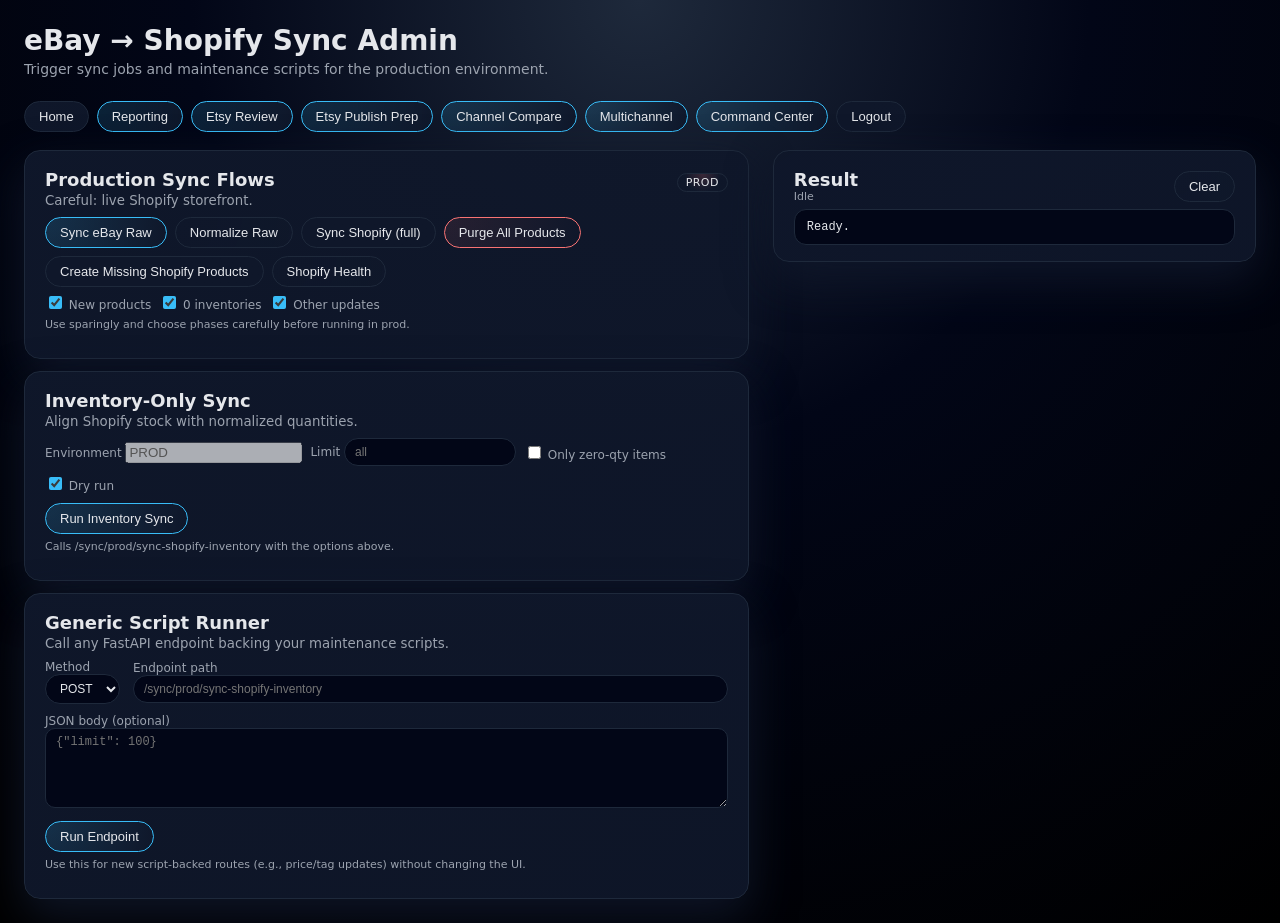
==== commit a42233d9: "Auth sequence update and Feature add Auth Update: - Add Etsy Auth and refresh Auth logic  Feature: -" ====
--- a/static/index.html
+++ b/static/index.html
@@ -254,6 +254,7 @@
         <a href="/" style="text-decoration:none;"><button><span class="label">Home</span></button></a>
         <a href="/reporting" style="text-decoration:none;"><button class="primary"><span class="label">Reporting</span></button></a>
         <a href="/etsy-review" style="text-decoration:none;"><button class="primary"><span class="label">Etsy Review</span></button></a>
+        <a href="/etsy-publish-prep" style="text-decoration:none;"><button class="primary"><span class="label">Etsy Publish Prep</span></button></a>
         <a href="/channel-compare" style="text-decoration:none;"><button class="primary"><span class="label">Channel Compare</span></button></a>
         <a href="/multichannel-dashboard" style="text-decoration:none;"><button class="primary"><span class="label">Multichannel</span></button></a>
         <a href="/inventory-command-center" style="text-decoration:none;"><button class="primary"><span class="label">Command Center</span></button></a>
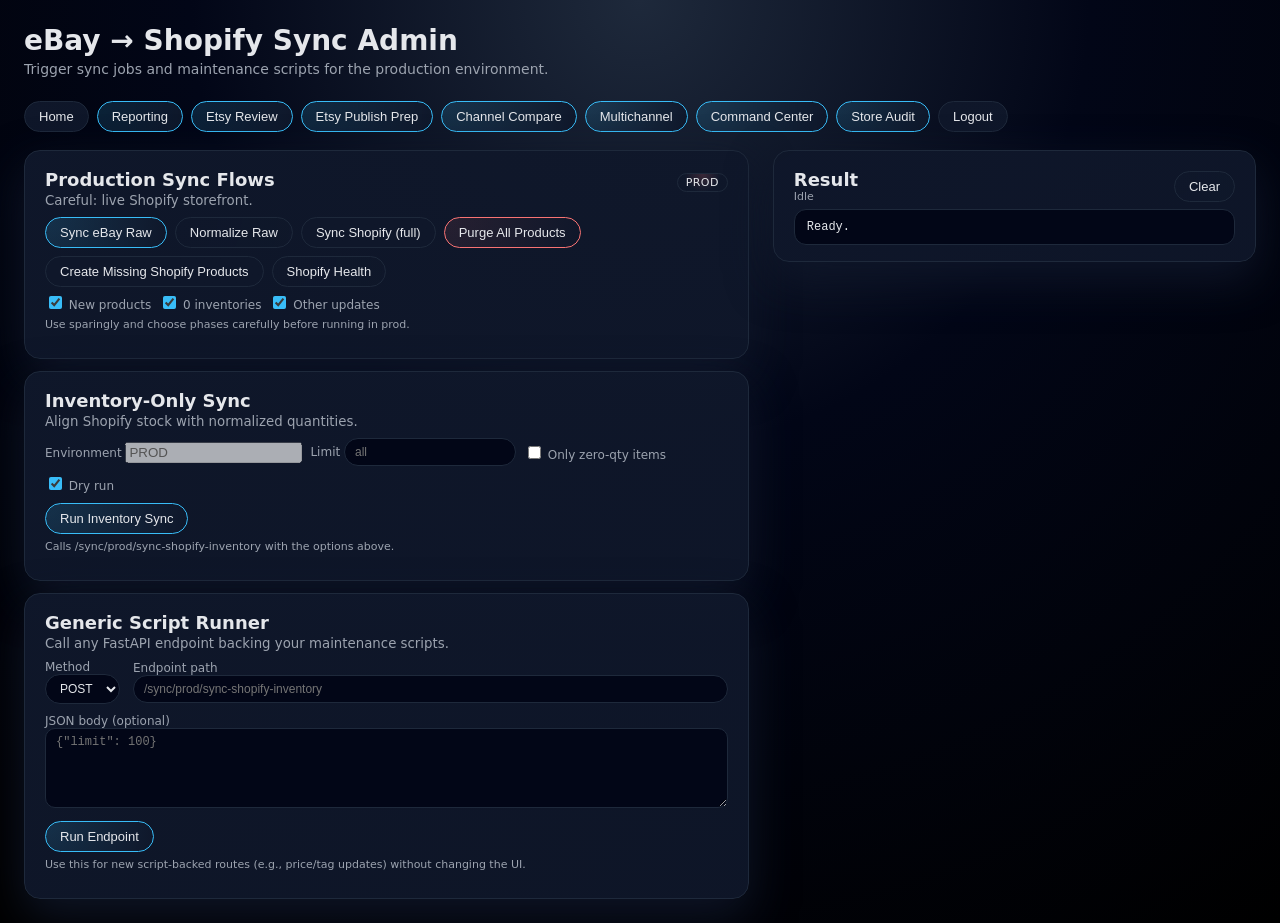
==== commit bda0ac33: "UPDATING COMMIT There is a whole lof STUUFF I DIDN'T COMMIT." ====
--- a/static/index.html
+++ b/static/index.html
@@ -258,6 +258,7 @@
         <a href="/channel-compare" style="text-decoration:none;"><button class="primary"><span class="label">Channel Compare</span></button></a>
         <a href="/multichannel-dashboard" style="text-decoration:none;"><button class="primary"><span class="label">Multichannel</span></button></a>
         <a href="/inventory-command-center" style="text-decoration:none;"><button class="primary"><span class="label">Command Center</span></button></a>
+        <a href="/audit-dashboard" style="text-decoration:none;"><button class="primary"><span class="label">Store Audit</span></button></a>
         <button onclick="logout()"><span class="label">Logout</span></button>
     </div>
 
@@ -611,4 +612,4 @@
         }
     </script>
 </body>
-</html>+</html>
